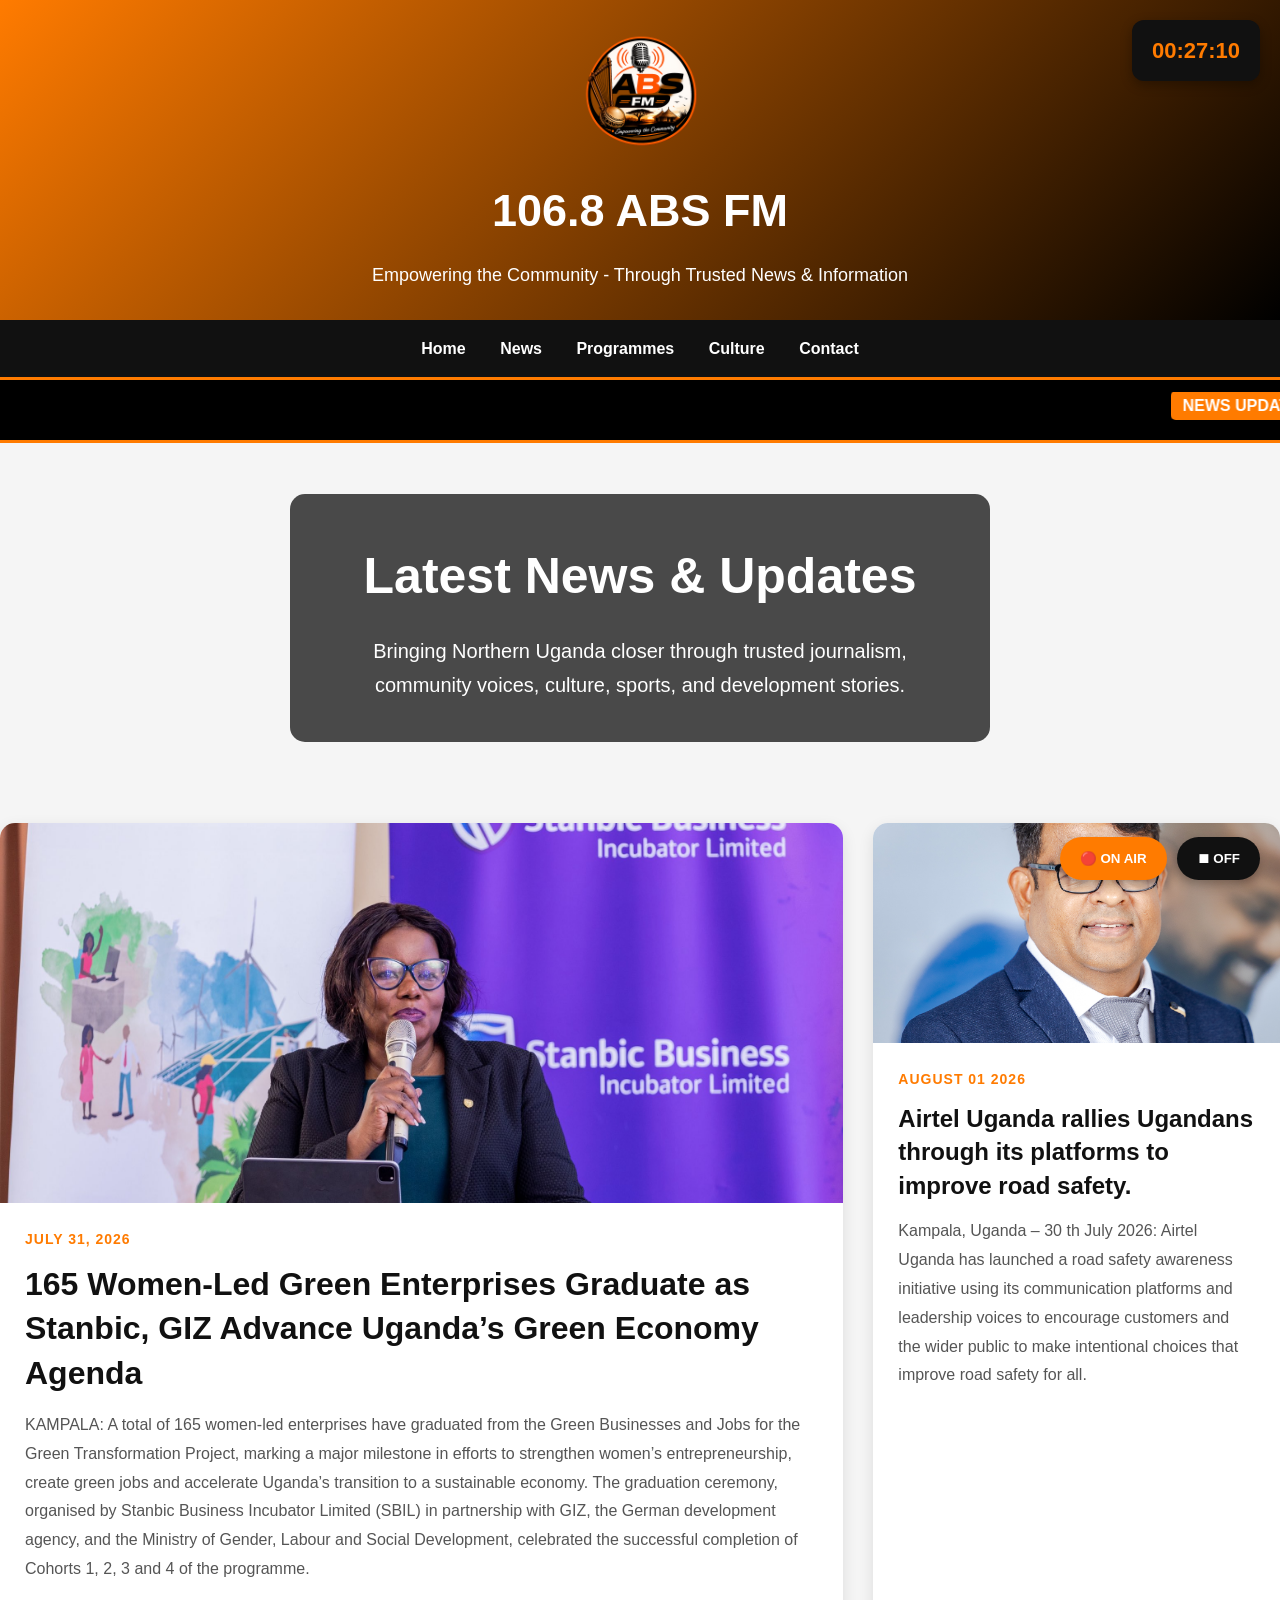
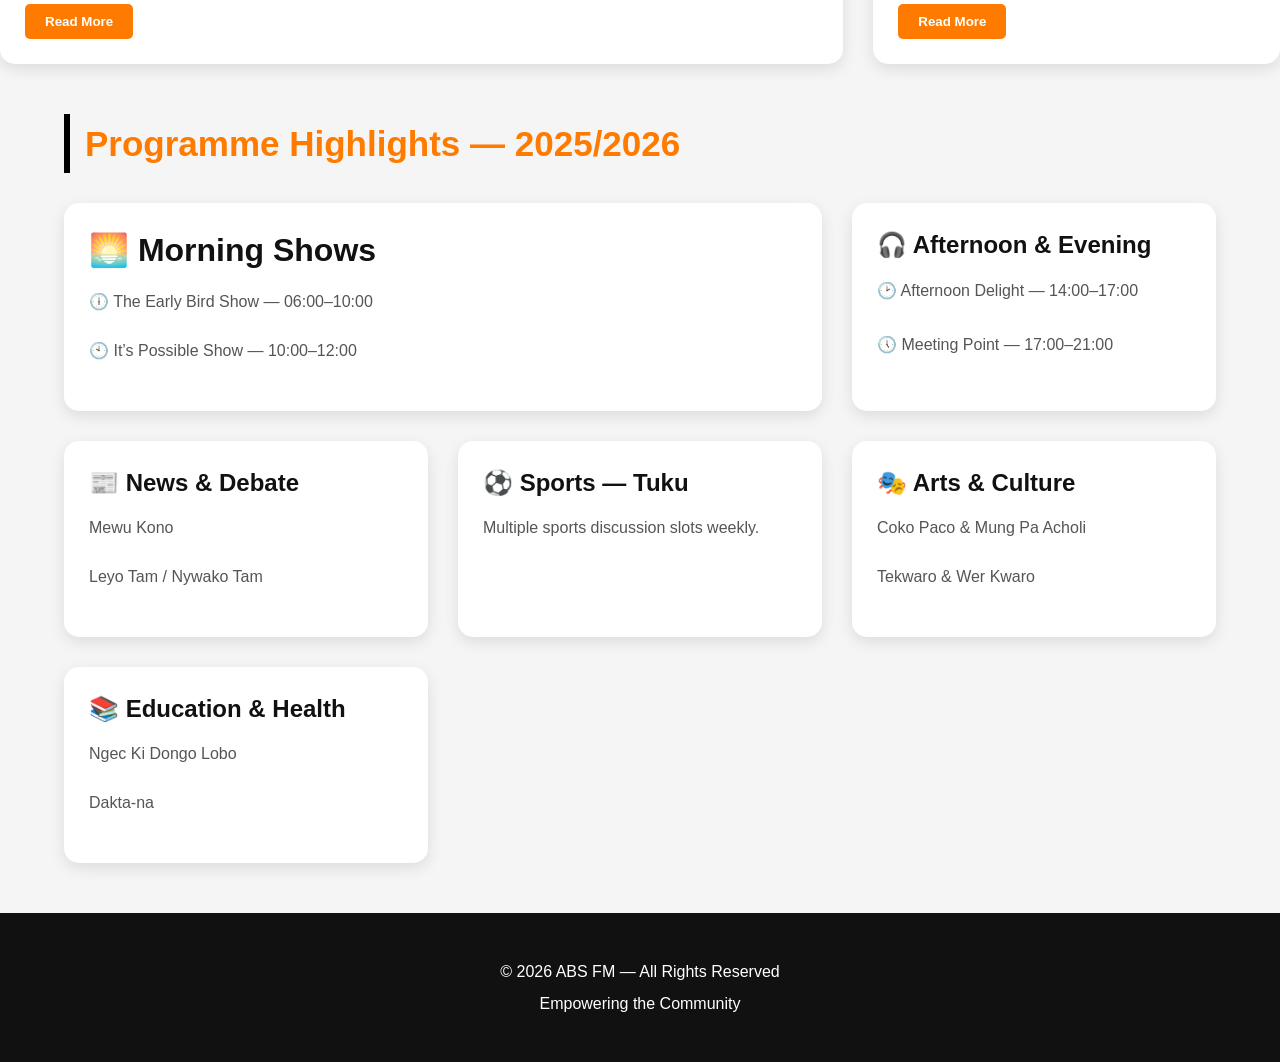
==== index.html @ dc6bc9a4 "Add files via upload" ====
<!DOCTYPE html>
<html lang="en">
<head>
  <meta charset="UTF-8">
  <meta name="viewport" content="width=device-width, initial-scale=1.0">
	  <!-- Favicon -->
  <link rel="icon" type="image/png" href="ABS LOGO Png.png">

  <!-- SEO -->
  <title>106.8 ABS FM | Northern Uganda News, Culture & Live Radio</title>
  <link rel="stylesheet" href="JavaScript.css">

  <meta name="description" content="106.8 ABS FM is a leading radio station in Northern Uganda delivering trusted news, live radio, sports, culture, entertainment, and community programmes.">

  <meta name="keywords" content="ABS FM, 106.8 ABS FM, Uganda radio station, Northern Uganda news, live radio Uganda, Acholi culture, sports news Uganda">

  <meta name="author" content="106.8 ABS FM">

  <!-- Google Search Preview -->
  <meta property="og:title" content="106.8 ABS FM">
  
  <meta property="og:description" content="Trusted news, live radio, sports, culture, and community voices from Northern Uganda.">

  <meta property="og:image" content="ABS LOGO Png.png">

  <meta property="og:type" content="website">

  <meta property="og:url" content="https://www.absfmgulucom.com">

  <!-- Mobile Theme -->
  <meta name="theme-color" content="#ff7b00">
<link rel="icon" type="image/png" href="ABS LOGO Png.png">
  <title>106.8 ABS FM</title>

  <style>

    *{
      margin:0;
      padding:0;
      box-sizing:border-box;
      font-family:Arial, Helvetica, sans-serif;
    }

    body{
      background:#f5f5f5;
      color:#222;
      line-height:1.7;
    }

    header{
      background:linear-gradient(135deg,#ff7b00,#000);
      color:white;
      text-align:center;
      padding:30px 20px;
    }

    header img{
      width:120px;
      margin-bottom:15px;
    }

    header h1{
      font-size:45px;
      margin-bottom:10px;
    }

    header p{
      font-size:18px;
    }

    nav{
      background:#111;
      padding:15px;
      text-align:center;
      position:sticky;
      top:0;
      z-index:1000;
    }

    nav a{
      color:white;
      text-decoration:none;
      margin:0 15px;
      font-weight:bold;
      transition:0.3s;
    }

    nav a:hover{
      color:#ff7b00;
    }

    /* BREAKING NEWS */

    .breaking-news{
      background:#000;
      color:white;
      padding:12px 0;
      overflow:hidden;
      white-space:nowrap;
      border-top:3px solid #ff7b00;
      border-bottom:3px solid #ff7b00;
    }

    .breaking-news marquee{
      font-size:16px;
      font-weight:bold;
    }

    .breaking-news span{
      background:#ff7b00;
      color:white;
      padding:6px 12px;
      margin-right:20px;
      border-radius:5px;
    }

    .hero{
      background:url('https://images.unsplash.com/photo-1495020689067-958852a7765e?auto=format&fit=crop&w=1400&q=80') center/cover;
      height:350px;
      display:flex;
      align-items:center;
      justify-content:center;
      text-align:center;
      color:white;
    }

    .hero-content{
      background:rgba(0,0,0,0.7);
      padding:40px;
      border-radius:15px;
      max-width:700px;
    }

    .hero h2{
      font-size:50px;
      margin-bottom:15px;
    }

    .hero p{
      font-size:20px;
    }

    .container{
      width:90%;
      max-width:1200px;
      margin:50px auto;
    }

    .section-title{
      color:#ff7b00;
      margin-bottom:30px;
      border-left:6px solid black;
      padding-left:15px;
      font-size:35px;
    }

    .news-grid{
      display:grid;
      grid-template-columns:repeat(auto-fit,minmax(320px,1fr));
      gap:30px;
    }

    .news-card{
      background:white;
      border-radius:15px;
      overflow:hidden;
      box-shadow:0 5px 15px rgba(0,0,0,0.1);
      transition:0.3s;
    }

    .news-card:hover{
      transform:translateY(-5px);
    }

    .news-card img{
      width:100%;
      height:220px;
      object-fit:cover;
    }

    .news-content{
      padding:25px;
    }

    .date{
      color:#ff7b00;
      font-size:14px;
      font-weight:bold;
      margin-bottom:10px;
    }

    .news-content h3{
      margin-bottom:15px;
      color:#111;
    }

    .news-content p{
      color:#555;
      margin-bottom:20px;
    }

    .btn{
      display:inline-block;
      padding:10px 20px;
      background:#ff7b00;
      color:white;
      text-decoration:none;
      border:none;
      border-radius:5px;
      font-weight:bold;
      transition:0.3s;
      cursor:pointer;
    }

    .btn:hover{
      background:black;
    }

    /* FULL STORY */

    .full-story{
      display:none;
      margin-top:15px;
      color:#444;
    }

    footer{
      background:#111;
      color:white;
      text-align:center;
      padding:40px 20px;
      margin-top:50px;
    }

    footer p{
      margin:5px 0;
    }

    /* RADIO PLAYER */

    .radio-player{
      position:fixed;
      bottom:20px;
      right:20px;
      display:flex;
      gap:10px;
      z-index:9999;
    }

    .live-btn,
    .stop-btn{
      border:none;
      padding:14px 20px;
      border-radius:50px;
      color:white;
      font-weight:bold;
      cursor:pointer;
      box-shadow:0 4px 12px rgba(0,0,0,0.3);
      transition:0.3s;
    }

    .live-btn{
      background:#ff7b00;
      animation:pulse 1.5s infinite;
    }

    .stop-btn{
      background:#111;
    }

    .live-btn:hover,
    .stop-btn:hover{
      transform:scale(1.05);
    }

    @keyframes pulse{

      0%{
        box-shadow:0 0 0 0 rgba(255,123,0,0.7);
      }

      70%{
        box-shadow:0 0 0 15px rgba(255,123,0,0);
      }

      100%{
        box-shadow:0 0 0 0 rgba(255,123,0,0);
      }

    }

    @media(max-width:768px){

      .hero h2{
        font-size:35px;
      }

      nav a{
        display:block;
        margin:10px 0;
      }

      .radio-player{
        bottom:15px;
        right:15px;
      }

    }

  </style>

</head>

<body>

  <header>

    <img src="ABS LOGO Png.png" alt="ABS FM Logo">

    <h1>106.8 ABS FM</h1>

    <p>Empowering the Community - Through Trusted News & Information</p>

  </header>

  <nav>

    <a href="index.html">Home</a>

    <a href="news 1.html">News</a>

    <a href="index.html#programmes">Programmes</a>

    <a href="index.html#culture">Culture</a>

    <a href="index.html#contact">Contact</a>

  </nav>

  <!-- BREAKING NEWS -->

  <div class="breaking-news">

    <marquee behavior="scroll" direction="left">

      <span>NEWS UPDATES</span>

      Presentation by Churchill Otieno, President, The Africa Editors Forum
(TAEF) during the opening of the Uganda Editors Convention on July 31,
2026 in Jinja.
    </marquee>

  </div>

  <section class="hero">

    <div class="hero-content">

      <h2>Latest News & Updates</h2>

      <p>
        Bringing Northern Uganda closer through trusted journalism,
        community voices, culture, sports, and development stories.
      </p>

    </div>

  </section>

  
    <div class="news-grid">

      <!-- NEWS CARD 1 -->

      <div class="news-card">

        <img src="HOixUtOXsAALGHN.jpg" alt="Community News">
        <div class="news-content">

          <div class="date">July 31, 2026</div>

          <h3>
165 Women-Led Green Enterprises Graduate as Stanbic, GIZ Advance Uganda’s Green Economy Agenda
</h3>

          <p>
            
KAMPALA: A total of 165 women-led enterprises have graduated from the Green Businesses and Jobs for the Green Transformation Project, marking a major milestone in efforts to strengthen women’s entrepreneurship, create green jobs and accelerate Uganda’s transition to a sustainable economy.

The graduation ceremony, organised by Stanbic Business Incubator Limited (SBIL) in partnership with GIZ, the German development agency, and the Ministry of Gender, Labour and Social Development, celebrated the successful completion of Cohorts 1, 2, 3 and 4 of the programme.

          </p>

          <div id="story1" class="full-story">

            <p>
              

“Women-led green enterprises have enormous potential to create jobs, reduce environmental degradation and build more sustainable local economies. Through this partnership, we are equipping entrepreneurs with the skills, networks and financial readiness needed to grow businesses that contribute meaningfully to Uganda’s economic transformation,” the Michael  said.

The Promoting Green Businesses and Jobs for the Green Transformation Project, forms part of the broader WE4D programme, which is jointly funded by the Government of Norway and the European Union. 

It aims to strengthen women’s economic participation while promoting environmentally sustainable enterprise development across East Africa.
The two-year programme combines classroom training, workshops, site visits and one-on-one coaching to support women entrepreneurs in scaling their businesses and becoming investment-ready.

Judith Kibuuka, the Stanbic Uganda Holdings Limited (SUHL) Exco member who represented the Chief Executive Mark Ocitti said the graduation reinforced Stanbic’s role in enterprise development and women’s economic empowerment, particularly as the Bank celebrates 35 years of positively impacting businesses, farmers, women and youth across Uganda.

She said Stanbic, working with partners such as GIZ, has committed UGX 1 trillion towards priority areas including financial inclusion, enterprise development, infrastructure investment, climate resilience financing and corporate social investment.

“Our objective is to ensure that women-led enterprises are not only trained, but are also connected to finance, markets and the support systems they need to grow into sustainable businesses that contribute to Uganda’s economic transformation,” Kibuuka said.

For many of the graduates, the programme has already begun transforming their businesses. Anne Kayiwa the founder papillon Living a clean energy solutions company, said the training had helped her adopt more sustainable business practices.

“When we joined the training, our consistent question was about money and how we can access funding to grow our businesses but after the mentorship, I can comfortably say the problem was not money. But knowledge on how to run and manage our enterprises, and formalization, which we have successfully learnt.” she said.

Joan Muchiruka, the founder of Iroma honey, said the programme had inspired her to expand her ambitions, enhance operation excellence and boost sales.

“I was encouraged to think beyond my current operations and pursue government certification. The mentorship and feedback have given me the confidence to grow my business further,” she 

				<img 
        src="HOjrIZhWUAA7dvc.jpg"
        alt="Community News">
		Tribute to a TAEF rock - Hameye Mahaman Cisse | 2
The future belongs not to the loudest voices, but to the most credible ones.
Africa does not need more content. Africa needs more trusted journalism.
And trusted journalism begins with courageous editors. So lead with
integrity. Lead with wisdom. Lead with imagination. Challenge governments
when necessary. Challenge yourselves always.
Collaborate more than you compete. Our greatest responsibility is not
simply to publish tomorrow’s headline. It is to ensure that future
generations inherit societies where truth still matters.
I have every confidence that Uganda’s editors will continue to stand for that
ideal.
And when history writes this chapter, may it say that in an age of pressure,
intimidation and uncertainty, Africa’s editors did not retreat.
They led.
Thank you, and I wish you fruitful deliberations       </p>

          </div>

          <button onclick="toggleStory('story1', this)" class="btn">

            Read More

          </button>

        </div>

      </div>

      <!-- NEWS CARD 2 -->

      <div class="news-card">

        <img 
        src="Airtel Uganda MD.jpg"
        alt="Roke Telkom Powers Culture and Connection at Bakiga Nation Festival">

        <div class="news-content">

          <div class="date">August 01 2026</div>

          <h3>Airtel Uganda rallies Ugandans through its platforms to
improve road safety. </h3>

          <p>
            Kampala, Uganda – 30 th July 2026: Airtel Uganda has launched a road safety
awareness initiative using its communication platforms and leadership voices to
encourage customers and the wider public to make intentional choices that improve
road safety for all.
  </p>

          <div id="story2" class="full-story">

            <p>
              As part of the initiative, Airtel Uganda is sending road safety messages directly to
subscribers through SMS, while safety reminders have also been incorporated into
selected end of call/transaction messages received by customers. This allows road
safety messages to reach customers as part of the everyday interactions they
already have with the Airtel network.
Members of Airtel Uganda’s Executive Committee have also joined the campaign
through a series of videos encouraging motorists, passengers, cyclists, boda boda
riders and pedestrians to make safer choices on the road.
Speaking about the initiative, Airtel Uganda C.E.O and Managing Director, Mr.
Soumendra Sahu said
“Every journey ends somewhere important: at home, at work, at school or with the
people waiting for us. Through the platforms available to us, we want to remind
Ugandans that the choices we make on the road matter. Slowing down, avoiding
distractions, wearing a seat belt or helmet, respecting other road users and following
traffic rules can help protect lives.”

            </p>

            <p>
              
The campaign encourages motorists to observe speed limits, avoid using mobile
phones while driving, refrain from driving under the influence of alcohol, wear seat
belts and ensure vehicles are roadworthy before travelling. Motorcyclists and their
passengers are encouraged to wear helmets, while pedestrians are reminded to
remain alert and use designated crossing points where available.
The initiative forms part of Airtel Uganda’s broader commitment to using technology
and connectivity to create a positive impact in the communities it serves.
Airtel Uganda extends its sympathies to families and communities that have lost
loved ones in road crashes and wishes those recovering from injuries a full recovery.</p>

          </div>

          <button onclick="toggleStory('story2', this)" class="btn">

            Read More

          </button>

        </div>

      </div>

    </div>
	
  <!-- PROGRAMME HIGHLIGHTS SECTION -->

  <section class="container">

    <h2 class="section-title">Programme Highlights — 2025/2026</h2>

    <div class="news-grid">

      <div class="news-card">

        <div class="news-content">

          <h3>🌅 Morning Shows</h3>

          <p>🕕 The Early Bird Show — 06:00–10:00</p>

          <p>🕙 It’s Possible Show — 10:00–12:00</p>

        </div>

      </div>

      <div class="news-card">

        <div class="news-content">

          <h3>🎧 Afternoon & Evening</h3>

          <p>🕑 Afternoon Delight — 14:00–17:00</p>

          <p>🕔 Meeting Point — 17:00–21:00</p>

        </div>

      </div>

      <div class="news-card">

        <div class="news-content">

          <h3>📰 News & Debate</h3>

          <p>Mewu Kono</p>

          <p>Leyo Tam / Nywako Tam</p>

        </div>

      </div>

      <div class="news-card">

        <div class="news-content">

          <h3>⚽ Sports — Tuku</h3>

          <p>Multiple sports discussion slots weekly.</p>

        </div>

      </div>

      <div class="news-card">

        <div class="news-content">

          <h3>🎭 Arts & Culture</h3>

          <p>Coko Paco & Mung Pa Acholi</p>

          <p>Tekwaro & Wer Kwaro</p>

        </div>

      </div>

      <div class="news-card">

        <div class="news-content">

          <h3>📚 Education & Health</h3>

          <p>Ngec Ki Dongo Lobo</p>

          <p>Dakta-na</p>

        </div>

      </div>

    </div>

  </section>

  <footer>

    <p>© 2026 ABS FM — All Rights Reserved</p>

    <p>Empowering the Community</p>

  </footer>

  <!-- RADIO PLAYER -->

  <div class="radio-player">

    <button onclick="playRadio()" class="live-btn">
      🔴 ON AIR
    </button>

    <button onclick="stopRadio()" class="stop-btn">
      ⏹ OFF
    </button>

    <audio id="radioStream">
      <source src="https://s12.myradiostream.com/19198/listen.mp3" type="audio/mpeg">
    </audio>

  </div>
	<div id="digital-clock"></div>

<style>

#digital-clock{
  position:fixed;
  top:20px;
  right:20px;
  background:#111;
  color:#ff7b00;
  padding:12px 20px;
  border-radius:12px;
  font-size:22px;
  font-weight:bold;
  box-shadow:0 4px 12px rgba(0,0,0,0.3);
  z-index:9999;
  font-family:Arial, Helvetica, sans-serif;
}

</style>

  <script>

    const radio = document.getElementById("radioStream");

    function playRadio(){
      radio.play();
    }

    function stopRadio(){
      radio.pause();
      radio.currentTime = 0;
    }

    function toggleStory(id, button){

      const story = document.getElementById(id);

      if(story.style.display === "block"){

        story.style.display = "none";
        button.innerHTML = "Read More";

      }else{

        story.style.display = "block";
        button.innerHTML = "Show Less";

      }

    }

  </script>
<script>

function updateClock(){

  const now = new Date();

  let hours = now.getHours();
  let minutes = now.getMinutes();
  let seconds = now.getSeconds();

  hours = hours < 10 ? "0" + hours : hours;
  minutes = minutes < 10 ? "0" + minutes : minutes;
  seconds = seconds < 10 ? "0" + seconds : seconds;

  const time = hours + ":" + minutes + ":" + seconds;

  document.getElementById("digital-clock").innerHTML = time;

}

setInterval(updateClock, 1000);

updateClock();

</script>

</body>
</html>
---- JavaScript.css ----
/* =========================
   PROFESSIONAL NEWS SECTION
========================= */

.news-grid{
    display:grid;
    grid-template-columns:repeat(auto-fit,minmax(350px,1fr));
    gap:30px;
    margin-top:30px;
}

.news-card{
    background:#fff;
    border-radius:18px;
    overflow:hidden;
    box-shadow:0 10px 25px rgba(0,0,0,0.08);
    transition:all 0.4s ease;
    display:flex;
    flex-direction:column;
    height:100%;
}

.news-card:hover{
    transform:translateY(-8px);
    box-shadow:0 20px 40px rgba(0,0,0,0.15);
}

.news-card img{
    width:100%;
    height:250px;
    object-fit:cover;
    transition:0.4s;
}

.news-card:hover img{
    transform:scale(1.05);
}

.news-content{
    padding:25px;
    display:flex;
    flex-direction:column;
    flex-grow:1;
}

.date{
    color:#ff7b00;
    font-size:14px;
    font-weight:700;
    margin-bottom:10px;
    text-transform:uppercase;
    letter-spacing:1px;
}

.news-content h3{
    font-size:24px;
    line-height:1.4;
    margin-bottom:15px;
    color:#111;
}

.news-content p{
    color:#555;
    line-height:1.8;
    margin-bottom:20px;
    flex-grow:1;
}

.btn{
    align-self:flex-start;
    background:#ff7b00;
    color:#fff;
    text-decoration:none;
    border:none;
    padding:12px 24px;
    border-radius:30px;
    font-weight:700;
    cursor:pointer;
    transition:0.3s;
}

.btn:hover{
    background:#000;
}

/* FULL STORY */

.full-story{
    display:none;
    margin-top:20px;
    padding-top:20px;
    border-top:1px solid #ddd;
    line-height:1.8;
}

/* FEATURED STORY */

.news-card:first-child{
    grid-column:span 2;
}

.news-card:first-child img{
    height:380px;
}

.news-card:first-child h3{
    font-size:32px;
}

/* TABLET */

@media(max-width:992px){

    .news-card:first-child{
        grid-column:span 1;
    }

    .news-card:first-child img{
        height:250px;
    }

}

/* MOBILE */

@media(max-width:768px){

    .news-grid{
        grid-template-columns:1fr;
        gap:20px;
    }

    .news-content{
        padding:20px;
    }

    .news-content h3{
        font-size:22px;
    }

    .news-card img{
        height:220px;
    }

}
.featured-news{
    position:relative;
    height:500px;
    border-radius:20px;
    overflow:hidden;
    margin-bottom:40px;
}

.featured-news img{
    width:100%;
    height:100%;
    object-fit:cover;
}

.featured-overlay{
    position:absolute;
    bottom:0;
    left:0;
    width:100%;
    padding:40px;
    color:white;
    background:linear-gradient(
      transparent,
      rgba(0,0,0,0.85)
    );
}
const hiddenImages = document.querySelectorAll("#image-list img");
const images = Array.from(hiddenImages).map(img => img.src);

let current = 0;

setInterval(() => {
    current = (current + 1) % images.length;
    document.getElementById("slider").src = images[current];
}, 4000);
.featured-overlay span{
    background:#ff7b00;
    padding:8px 15px;
    border-radius:20px;
    font-weight:bold;
}

.featured-overlay h2{
    font-size:42px;
    margin:15px 0;
}
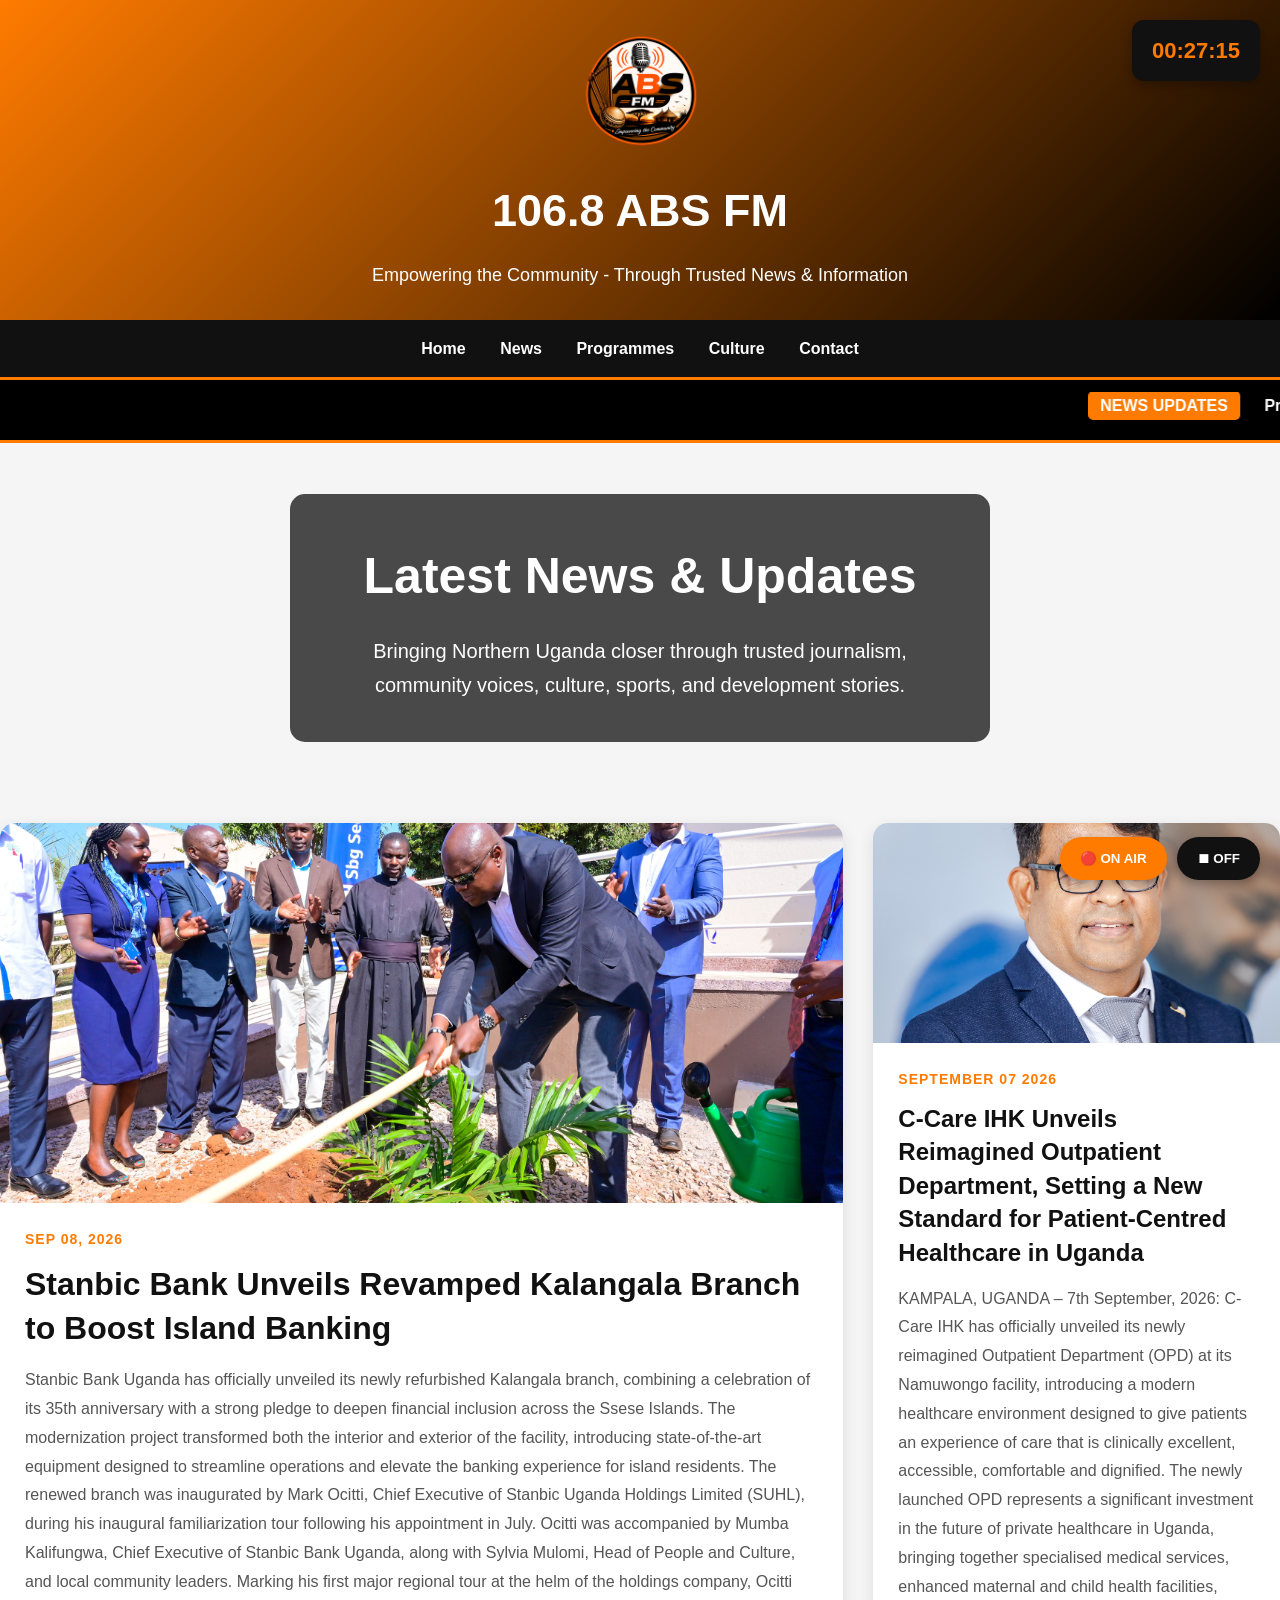
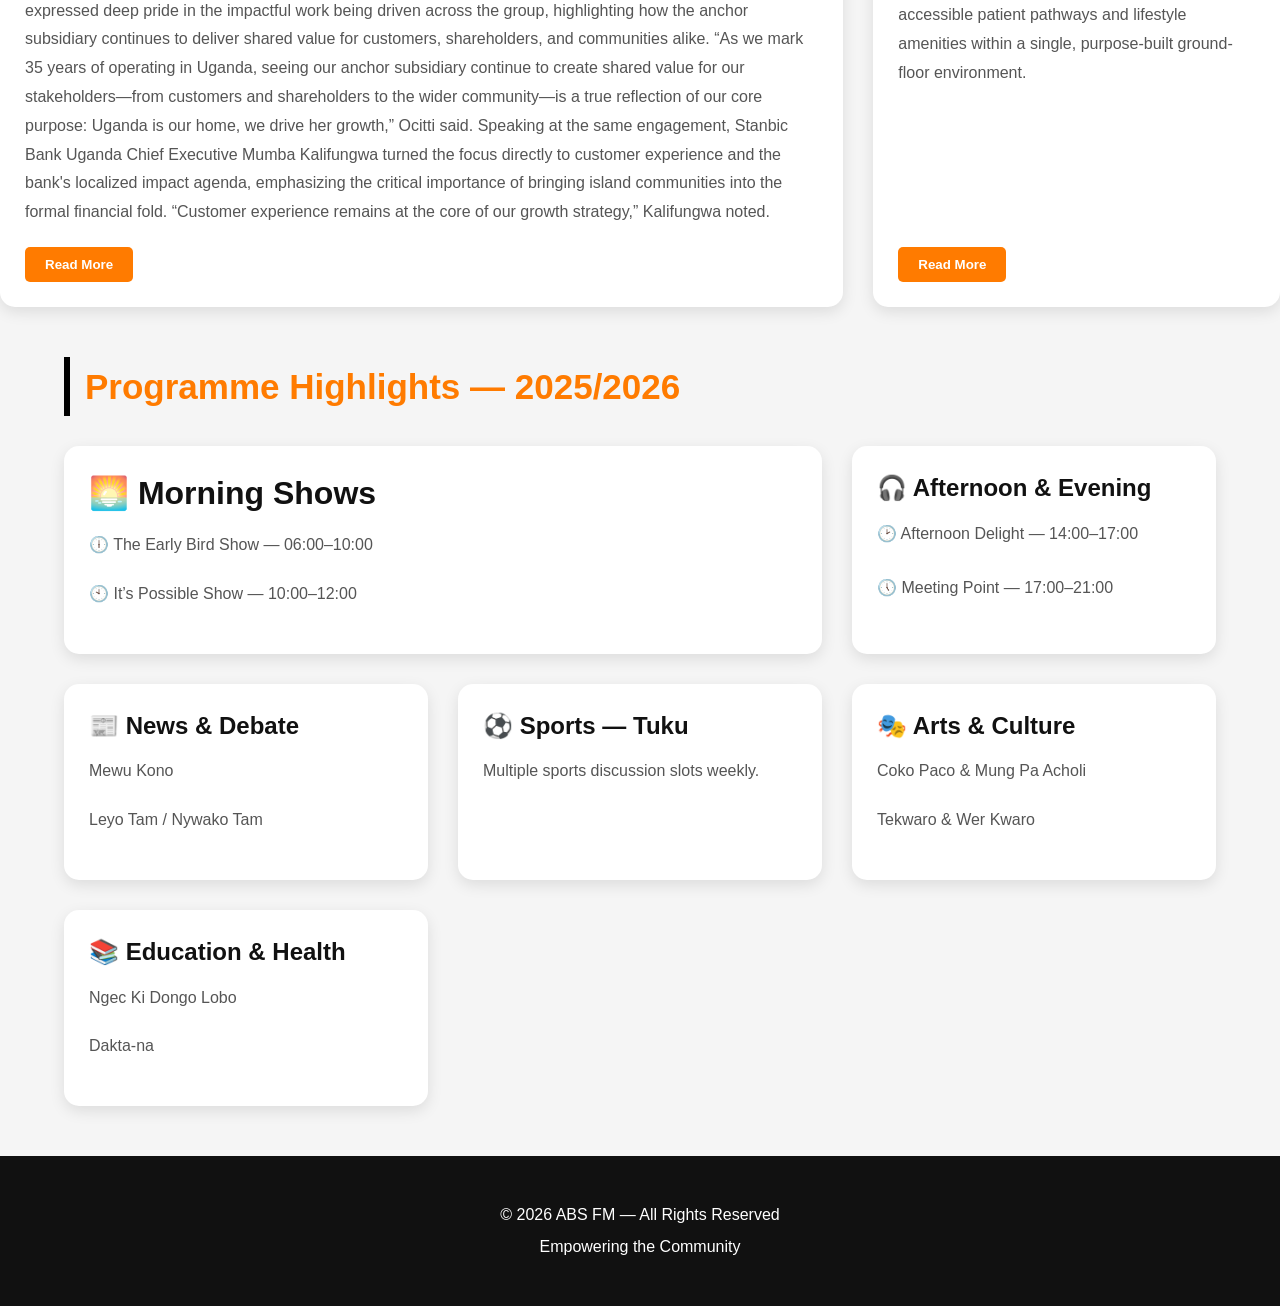
==== commit bc563fe1: "Add files via upload" ====
--- a/index.html
+++ b/index.html
@@ -374,51 +374,35 @@
 
       <div class="news-card">
 
-        <img src="HOixUtOXsAALGHN.jpg" alt="Community News">
-        <div class="news-content">
-
-          <div class="date">July 31, 2026</div>
+        <img src="SUHL Chief Executive Mark Ocitti planting a legacy tree at the Kalangala Stanbic branch.JPG" alt="Community News">
+        <div class="news-content">
+
+          <div class="date">Sep 08, 2026</div>
 
           <h3>
-165 Women-Led Green Enterprises Graduate as Stanbic, GIZ Advance Uganda’s Green Economy Agenda
+Stanbic Bank Unveils Revamped Kalangala Branch to Boost Island Banking
 </h3>
 
           <p>
             
-KAMPALA: A total of 165 women-led enterprises have graduated from the Green Businesses and Jobs for the Green Transformation Project, marking a major milestone in efforts to strengthen women’s entrepreneurship, create green jobs and accelerate Uganda’s transition to a sustainable economy.
-
-The graduation ceremony, organised by Stanbic Business Incubator Limited (SBIL) in partnership with GIZ, the German development agency, and the Ministry of Gender, Labour and Social Development, celebrated the successful completion of Cohorts 1, 2, 3 and 4 of the programme.
-
-          </p>
+Stanbic Bank Uganda has officially unveiled its newly refurbished Kalangala branch, combining a celebration of its 35th anniversary with a strong pledge to deepen financial inclusion across the Ssese Islands.
+The modernization project transformed both the interior and exterior of the facility, introducing state-of-the-art equipment designed to streamline operations and elevate the banking experience for island residents.
+The renewed branch was inaugurated by Mark Ocitti, Chief Executive of Stanbic Uganda Holdings Limited (SUHL), during his inaugural familiarization tour following his appointment in July. 
+Ocitti was accompanied by Mumba Kalifungwa, Chief Executive of Stanbic Bank Uganda, along with Sylvia Mulomi, Head of People and Culture, and local community leaders.
+Marking his first major regional tour at the helm of the holdings company, Ocitti expressed deep pride in the impactful work being driven across the group, highlighting how the anchor subsidiary continues to deliver shared value for customers, shareholders, and communities alike.
+“As we mark 35 years of operating in Uganda, seeing our anchor subsidiary continue to create shared value for our stakeholders—from customers and shareholders to the wider community—is a true reflection of our core purpose: Uganda is our home, we drive her growth,” Ocitti said.
+Speaking at the same engagement, Stanbic Bank Uganda Chief Executive Mumba Kalifungwa turned the focus directly to customer experience and the bank's localized impact agenda, emphasizing the critical importance of bringing island communities into the formal financial fold.
+“Customer experience remains at the core of our growth strategy,” Kalifungwa noted.
 
           <div id="story1" class="full-story">
 
             <p>
               
 
-“Women-led green enterprises have enormous potential to create jobs, reduce environmental degradation and build more sustainable local economies. Through this partnership, we are equipping entrepreneurs with the skills, networks and financial readiness needed to grow businesses that contribute meaningfully to Uganda’s economic transformation,” the Michael  said.
-
-The Promoting Green Businesses and Jobs for the Green Transformation Project, forms part of the broader WE4D programme, which is jointly funded by the Government of Norway and the European Union. 
-
-It aims to strengthen women’s economic participation while promoting environmentally sustainable enterprise development across East Africa.
-The two-year programme combines classroom training, workshops, site visits and one-on-one coaching to support women entrepreneurs in scaling their businesses and becoming investment-ready.
-
-Judith Kibuuka, the Stanbic Uganda Holdings Limited (SUHL) Exco member who represented the Chief Executive Mark Ocitti said the graduation reinforced Stanbic’s role in enterprise development and women’s economic empowerment, particularly as the Bank celebrates 35 years of positively impacting businesses, farmers, women and youth across Uganda.
-
-She said Stanbic, working with partners such as GIZ, has committed UGX 1 trillion towards priority areas including financial inclusion, enterprise development, infrastructure investment, climate resilience financing and corporate social investment.
-
-“Our objective is to ensure that women-led enterprises are not only trained, but are also connected to finance, markets and the support systems they need to grow into sustainable businesses that contribute to Uganda’s economic transformation,” Kibuuka said.
-
-For many of the graduates, the programme has already begun transforming their businesses. Anne Kayiwa the founder papillon Living a clean energy solutions company, said the training had helped her adopt more sustainable business practices.
-
-“When we joined the training, our consistent question was about money and how we can access funding to grow our businesses but after the mentorship, I can comfortably say the problem was not money. But knowledge on how to run and manage our enterprises, and formalization, which we have successfully learnt.” she said.
-
-Joan Muchiruka, the founder of Iroma honey, said the programme had inspired her to expand her ambitions, enhance operation excellence and boost sales.
-
-“I was encouraged to think beyond my current operations and pursue government certification. The mentorship and feedback have given me the confidence to grow my business further,” she 
-
+This refurbishment ensures that our customers in Kalangala enjoy a modern, reliable, and exceptional banking environment. Through our positive impact agenda, we remain fully committed to driving financial inclusion that specifically empowers women, youth, and farmers across these island communities.”
+The Kalangala revamp forms part of a broader nationwide initiative to strengthen physical and digital touchpoints. 
 				<img 
-        src="HOjrIZhWUAA7dvc.jpg"
+        src="Stanbic Uganda senior leaders Mark Ocitti and Mumba Kalifungwa lead the ribbon-cutting ceremony to officially reopen the refurbished Kalangala branch as part of the bank's commitment to enhancing customer servi.JPG"
         alt="Community News">
 		Tribute to a TAEF rock - Hameye Mahaman Cisse | 2
 The future belongs not to the loudest voices, but to the most credible ones.
@@ -458,50 +442,29 @@
 
         <div class="news-content">
 
-          <div class="date">August 01 2026</div>
-
-          <h3>Airtel Uganda rallies Ugandans through its platforms to
-improve road safety. </h3>
+          <div class="date">September 07 2026</div>
+
+          <h3>C-Care IHK Unveils Reimagined Outpatient Department, Setting a New Standard for Patient-Centred Healthcare in Uganda </h3>
 
           <p>
-            Kampala, Uganda – 30 th July 2026: Airtel Uganda has launched a road safety
-awareness initiative using its communication platforms and leadership voices to
-encourage customers and the wider public to make intentional choices that improve
-road safety for all.
+            KAMPALA, UGANDA – 7th September, 2026: C-Care IHK has officially unveiled its newly reimagined Outpatient Department (OPD) at its Namuwongo facility, introducing a modern healthcare environment designed to give patients an experience of care that is clinically excellent, accessible, comfortable and dignified.
+The newly launched OPD represents a significant investment in the future of private healthcare in Uganda, bringing together specialised medical services, enhanced maternal and child health facilities, accessible patient pathways and lifestyle amenities within a single, purpose-built ground-floor environment.
   </p>
 
           <div id="story2" class="full-story">
-
-            <p>
-              As part of the initiative, Airtel Uganda is sending road safety messages directly to
-subscribers through SMS, while safety reminders have also been incorporated into
-selected end of call/transaction messages received by customers. This allows road
-safety messages to reach customers as part of the everyday interactions they
-already have with the Airtel network.
-Members of Airtel Uganda’s Executive Committee have also joined the campaign
-through a series of videos encouraging motorists, passengers, cyclists, boda boda
-riders and pedestrians to make safer choices on the road.
-Speaking about the initiative, Airtel Uganda C.E.O and Managing Director, Mr.
-Soumendra Sahu said
-“Every journey ends somewhere important: at home, at work, at school or with the
-people waiting for us. Through the platforms available to us, we want to remind
-Ugandans that the choices we make on the road matter. Slowing down, avoiding
-distractions, wearing a seat belt or helmet, respecting other road users and following
-traffic rules can help protect lives.”
-
-            </p>
 
             <p>
               
-The campaign encourages motorists to observe speed limits, avoid using mobile
-phones while driving, refrain from driving under the influence of alcohol, wear seat
-belts and ensure vehicles are roadworthy before travelling. Motorcyclists and their
-passengers are encouraged to wear helmets, while pedestrians are reminded to
-remain alert and use designated crossing points where available.
-The initiative forms part of Airtel Uganda’s broader commitment to using technology
-and connectivity to create a positive impact in the communities it serves.
-Airtel Uganda extends its sympathies to families and communities that have lost
-loved ones in road crashes and wishes those recovering from injuries a full recovery.</p>
+The transformation forms part of C-Care IHK’s continued commitment to advancing healthcare standards in Uganda while responding to the changing expectations of patients and families seeking quality medical care.
+Unlike conventional outpatient facilities where patients often navigate multiple floors, crowded waiting areas and disconnected services, the new C-Care IHK OPD has been designed from the ground up to make the patient journey simpler and more seamless.
+</p>
+
+            <p>
+              
+A key feature is the relocation of the Women’s and Children’s Centres to the ground floor, removing stairs and unnecessary physical barriers for expectant mothers, young children, elderly patients and people with mobility challenges. The redesigned space also brings together specialised clinics, a large-capacity pharmacy, an indoor children’s play area, green spaces and a modern café, creating an environment intended to make healthcare less intimidating and more welcoming.
+Speaking at the launch, Azhar Sundoo, CEO, C-Care Uganda, said the investment reflects the organisation’s broader vision of making high-quality healthcare more accessible while ensuring that the patient remains at the centre of every decision.
+“Healthcare is ultimately about people. With this new OPD, we are bringing clinical excellence and human-centred design together in a way that we believe can raise the standard for outpatient care in Uganda.”
+</p>
 
           </div>
 
